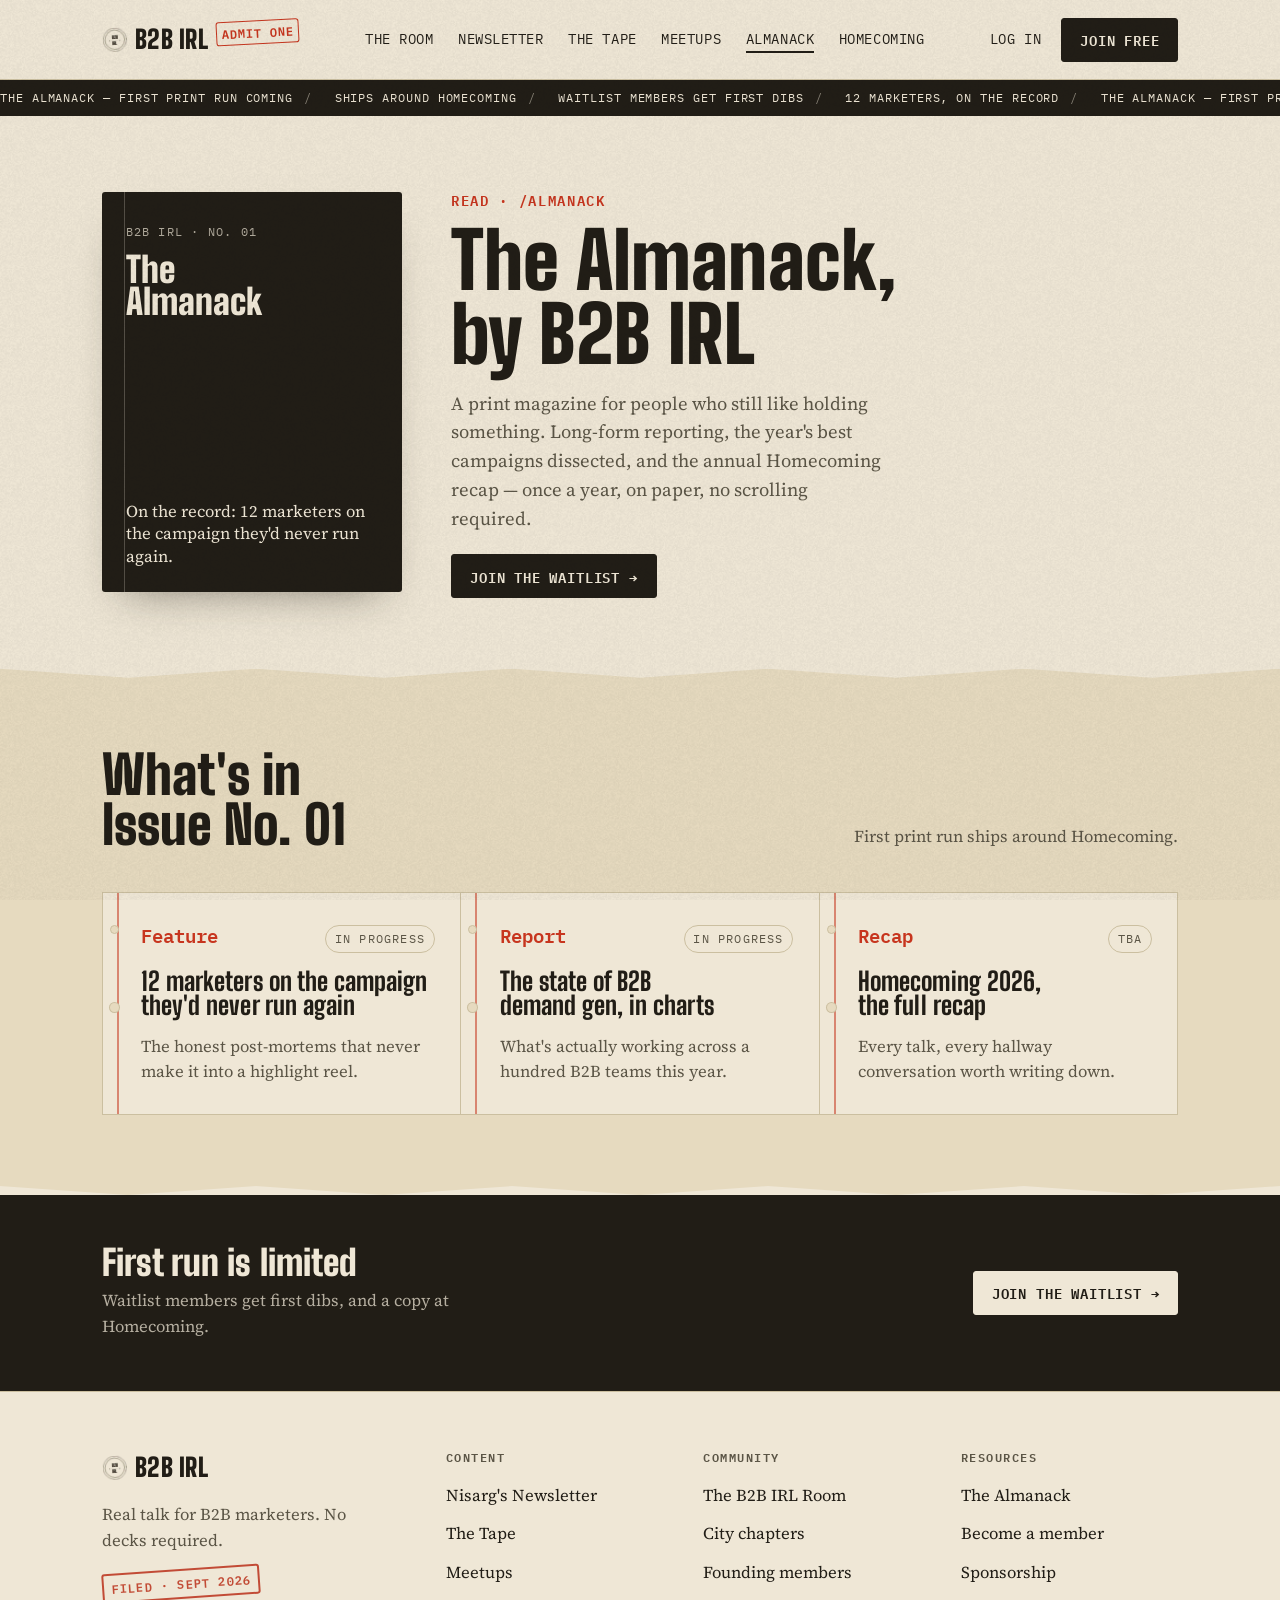
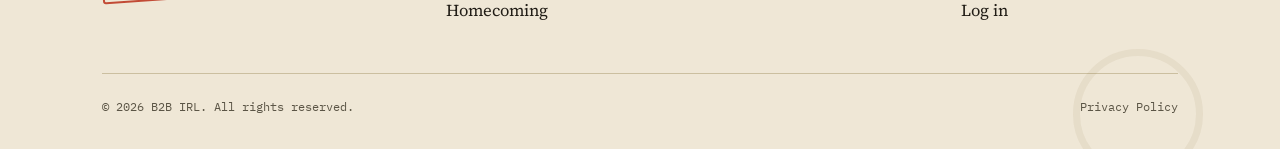
==== almanack.html @ 125f12ea "Add files via upload" ====
<!DOCTYPE html>
<html lang="en">
<head>
<meta charset="UTF-8">
<meta name="viewport" content="width=device-width, initial-scale=1.0">
<title>The Almanack, by B2B IRL — Print Magazine</title>
<meta name="description" content="The Almanack: B2B IRL's print magazine. Long-form reporting and the year's best campaigns, once a year, on paper.">
<link rel="stylesheet" href="styles.css">
<script>document.documentElement.classList.add('js');</script>
</head>
<body>
<svg width="0" height="0" style="position:absolute">
  <defs>
    <filter id="ink-distress" x="-30%" y="-30%" width="160%" height="160%">
      <feTurbulence type="fractalNoise" baseFrequency="0.9" numOctaves="2" seed="7" result="noise"/>
      <feDisplacementMap in="SourceGraphic" in2="noise" scale="2.2"/>
    </filter>
  </defs>
  <symbol id="b2b-mark" viewBox="0 0 200 200">
    <g transform="rotate(-3 100 100)" filter="url(#ink-distress)">
      <circle cx="100" cy="100" r="90" fill="none" stroke="currentColor" stroke-width="3" stroke-dasharray="1 9" stroke-linecap="round"/>
      <circle cx="100" cy="100" r="76" fill="none" stroke="currentColor" stroke-width="2.5"/>
      <text x="100" y="90" text-anchor="middle" font-family="'Big Shoulders Display', 'Arial Narrow', sans-serif" font-weight="900" font-size="36" letter-spacing="1" fill="currentColor">B2B</text>
      <line x1="60" y1="108" x2="140" y2="108" stroke="currentColor" stroke-width="1.5" stroke-dasharray="4 5"/>
      <circle cx="60" cy="108" r="3" fill="currentColor"/>
      <circle cx="140" cy="108" r="3" fill="currentColor"/>
      <text x="100" y="140" text-anchor="middle" font-family="'Big Shoulders Display', 'Arial Narrow', sans-serif" font-weight="900" font-size="36" letter-spacing="2" fill="currentColor">IRL</text>
    </g>
  </symbol>
  <symbol id="icon-memo" viewBox="0 0 40 40">
    <g fill="none" stroke="currentColor" stroke-width="2.2" stroke-linecap="round" stroke-linejoin="round" filter="url(#ink-distress)">
      <path d="M5,11 L4.5,29.5 L36,30 L36.5,10.5 Z"/>
      <path d="M5,11.5 C10,16 17,22.5 20,22.5 C23,22.5 30,16 36,10.5"/>
    </g>
  </symbol>
  <symbol id="icon-room" viewBox="0 0 40 40">
    <g fill="none" stroke="currentColor" stroke-width="2.2" stroke-linecap="round" stroke-linejoin="round" filter="url(#ink-distress)">
      <path d="M6,9 Q5.5,4.5 10,4.5 L30.5,4 Q34.5,4.5 34.5,9 L34,20 Q34.5,24 30,24 L14.5,24.5 L8.5,31 L9.5,24.5 L10,24.5 Q6,24.5 6,20 Z"/>
    </g>
  </symbol>
  <symbol id="icon-tape" viewBox="0 0 40 40">
    <g fill="none" stroke="currentColor" stroke-width="2.2" stroke-linecap="round" stroke-linejoin="round" filter="url(#ink-distress)">
      <rect x="4.5" y="9" width="31" height="21" rx="2.5"/>
      <circle cx="13.5" cy="19.5" r="5"/>
      <circle cx="26.5" cy="19.5" r="5"/>
      <circle cx="13.5" cy="19.5" r="1.4" fill="currentColor"/>
      <circle cx="26.5" cy="19.5" r="1.4" fill="currentColor"/>
      <path d="M10.5,26.5 L29.5,27"/>
    </g>
  </symbol>
  <symbol id="icon-meetup" viewBox="0 0 40 40">
    <g fill="none" stroke="currentColor" stroke-width="2.2" stroke-linecap="round" stroke-linejoin="round" filter="url(#ink-distress)">
      <path d="M20,5 C13,5 7,10.5 7,17.5 C7,27 20,36 20,36 C20,36 33,27 33,17.5 C33,10.5 27,5 20,5 Z"/>
      <circle cx="20" cy="17" r="5.5"/>
    </g>
  </symbol>
  <symbol id="icon-ticket" viewBox="0 0 40 40">
    <g fill="none" stroke="currentColor" stroke-width="2.2" stroke-linecap="round" stroke-linejoin="round" filter="url(#ink-distress)">
      <path d="M5,14 C5,11.5 7,11.5 7,9 C7,6.5 5,6.5 5,4 L35,4 C35,6.5 33,6.5 33,9 C33,11.5 35,11.5 35,14 L35,26 C35,28.5 33,28.5 33,31 C33,33.5 35,33.5 35,36 L5,36 C5,33.5 7,33.5 7,31 C7,28.5 5,28.5 5,26 Z"/>
      <path d="M20,4 L20,36" stroke-dasharray="3 4"/>
    </g>
  </symbol>
  <symbol id="icon-book" viewBox="0 0 40 40">
    <g fill="none" stroke="currentColor" stroke-width="2.2" stroke-linecap="round" stroke-linejoin="round" filter="url(#ink-distress)">
      <path d="M20,9 C17,6.5 10,5.5 5,6.5 L5,30 C10,29 17,30 20,32.5 C23,30 30,29 35,30 L35,6.5 C30,5.5 23,6.5 20,9 Z"/>
      <path d="M20,9 L20,32.5"/>
    </g>
  </symbol>
  <symbol id="icon-clip" viewBox="0 0 30 60">
    <path fill="none" stroke="currentColor" stroke-width="2.6" stroke-linecap="round" d="M10,10 C10,4.5 20,4.5 20,10 L20,44 C20,49 12.5,49 12.5,44 L12.5,17.5 C12.5,14.5 16.5,14.5 16.5,17.5 L16.5,38" filter="url(#ink-distress)"/>
  </symbol>
</svg>

<div class="grain" aria-hidden="true"></div>

<header>
  <nav class="wrap nav">
    <a href="index.html" class="wordmark"><svg class="mark" viewBox="0 0 200 200" role="img" aria-label="B2B IRL"><use href="#b2b-mark"/></svg> B2B IRL <span>ADMIT ONE</span></a>
    <ul class="nav-links">
      <li><a href="community.html">The Room</a></li>
      <li><a href="newsletter.html">Newsletter</a></li>
      <li><a href="podcast.html">The Tape</a></li>
      <li><a href="meetups.html">Meetups</a></li>
      <li><a href="almanack.html" aria-current="page">Almanack</a></li>
      <li><a href="homecoming.html">Homecoming</a></li>
    </ul>
    <div class="nav-actions">
      <a class="login" href="community.html">Log in</a>
      <a class="btn" href="newsletter.html">Join free</a>
    </div>
    <button class="nav-toggle" aria-label="Toggle menu" aria-expanded="false" id="navToggle">Menu</button>
  </nav>
</header>

<div class="ticker" aria-hidden="true">
  <div class="ticker-track" id="tickerTrack"></div>
</div>

<main>
  <section>
    <div class="wrap">
      <div class="magazine">
        <div class="mag-cover reveal">
          <div>
            <span class="issue-line">B2B IRL &middot; No. 01</span>
            <div class="mast">The<br>Almanack</div>
          </div>
          <p class="coverline">On the record: 12 marketers on the campaign they'd never run again.</p>
        </div>
        <div class="magazine-copy reveal" style="--i:1">
          <span class="eyebrow">Read &middot; /almanack</span>
          <h1 style="margin-top:0.6rem; font-size:var(--fs-700);">The Almanack, by B2B IRL</h1>
          <p>A print magazine for people who still like holding something. Long-form reporting, the year's best campaigns dissected, and the annual Homecoming recap &mdash; once a year, on paper, no scrolling required.</p>
          <div style="margin-top:1.3rem;"><a class="btn" href="mailto:hello@b2birl.com">Join the waitlist &rarr;</a></div>
        </div>
      </div>
    </div>
  </section>

  <section class="alt">
    <div class="wrap">
      <div class="section-head reveal">
        <h2>What's in Issue No. 01</h2>
        <p>First print run ships around Homecoming.</p>
      </div>
      <div class="issues">
        <article class="issue reveal" style="--i:0">
          <div class="issue-head"><span class="issue-no">Feature</span><span class="draft-tag">In progress</span></div>
          <h3>12 marketers on the campaign they'd never run again</h3>
          <p>The honest post-mortems that never make it into a highlight reel.</p>
        </article>
        <article class="issue reveal" style="--i:1">
          <div class="issue-head"><span class="issue-no">Report</span><span class="draft-tag">In progress</span></div>
          <h3>The state of B2B demand gen, in charts</h3>
          <p>What's actually working across a hundred B2B teams this year.</p>
        </article>
        <article class="issue reveal" style="--i:2">
          <div class="issue-head"><span class="issue-no">Recap</span><span class="draft-tag">TBA</span></div>
          <h3>Homecoming 2026, the full recap</h3>
          <p>Every talk, every hallway conversation worth writing down.</p>
        </article>
      </div>
    </div>
  </section>

  <div class="cta-band">
    <div class="wrap">
      <div>
        <h2>First run is limited</h2>
        <p>Waitlist members get first dibs, and a copy at Homecoming.</p>
      </div>
      <a class="btn" href="mailto:hello@b2birl.com">Join the waitlist &rarr;</a>
    </div>
  </div>

</main>

<footer style="position:relative; overflow:hidden;">
  <span class="stain" style="width:130px; height:130px; bottom:-30px; right:6%;" aria-hidden="true"></span>
  <div class="wrap">
    <div class="footer-grid">
      <div class="footer-brand">
        <a href="index.html" class="wordmark"><svg class="mark" viewBox="0 0 200 200" role="img" aria-label="B2B IRL"><use href="#b2b-mark"/></svg> B2B IRL</a>
        <p>Real talk for B2B marketers. No decks required.</p>
        <span class="due-stamp" style="margin-top:1rem;">Filed &middot; Sept 2026</span>
      </div>
      <div class="footer-col">
        <h4>Content</h4>
        <ul>
          <li><a href="newsletter.html">Nisarg's Newsletter</a></li>
          <li><a href="podcast.html">The Tape</a></li>
          <li><a href="meetups.html">Meetups</a></li>
          <li><a href="homecoming.html">Homecoming</a></li>
        </ul>
      </div>
      <div class="footer-col">
        <h4>Community</h4>
        <ul>
          <li><a href="community.html">The B2B IRL Room</a></li>
          <li><a href="meetups.html">City chapters</a></li>
          <li><a href="index.html#join">Founding members</a></li>
        </ul>
      </div>
      <div class="footer-col">
        <h4>Resources</h4>
        <ul>
          <li><a href="almanack.html">The Almanack</a></li>
          <li><a href="index.html#join">Become a member</a></li>
          <li><a href="index.html#join">Sponsorship</a></li>
          <li><a href="community.html">Log in</a></li>
        </ul>
      </div>
    </div>
    <div class="footer-bottom">
      <span>&copy; 2026 B2B IRL. All rights reserved.</span>
      <a href="privacy.html">Privacy Policy</a>
    </div>
  </div>
</footer>

<script>window.TICKER_ITEMS = ["The Almanack \u2014 first print run coming", "Ships around Homecoming", "Waitlist members get first dibs", "12 marketers, on the record"];</script>
<script src="site.js"></script>
</body>
</html>
---- styles.css ----
@import url('https://fonts.googleapis.com/css2?family=Big+Shoulders+Display:wght@600;800;900&family=Source+Serif+4:opsz,wght@8..60,400;8..60,500;8..60,600&family=IBM+Plex+Mono:wght@500;600&family=Caveat:wght@500;600;700&display=swap');

:root{
  --paper: #EFE7D6;
  --paper-2: #E6DABF;
  --ink: #211D16;
  --ink-soft: #5B5546;
  --line: #CBBFA0;
  --highlight: #F2BF1D;
  --accent: #C7351E;
  --accent-ink: #FBF3DF;
  --pen: #2A4D8F;

  --font-display: 'Big Shoulders Display', 'Arial Narrow', sans-serif;
  --font-body: 'Source Serif 4', Georgia, 'Times New Roman', serif;
  --font-mono: 'IBM Plex Mono', ui-monospace, 'SF Mono', Menlo, monospace;
  --font-hand: 'Caveat', cursive;

  --fs-000: clamp(0.7rem, 0.68rem + 0.1vw, 0.76rem);
  --fs-100: clamp(0.8rem, 0.78rem + 0.1vw, 0.88rem);
  --fs-200: clamp(0.95rem, 0.92rem + 0.15vw, 1.05rem);
  --fs-300: clamp(1.05rem, 1rem + 0.2vw, 1.2rem);
  --fs-400: clamp(1.3rem, 1.2rem + 0.5vw, 1.6rem);
  --fs-500: clamp(1.7rem, 1.5rem + 0.9vw, 2.3rem);
  --fs-600: clamp(2.3rem, 1.9rem + 1.8vw, 3.4rem);
  --fs-700: clamp(3rem, 2.3rem + 3.2vw, 5rem);

  --measure: 62ch;
  --container: 1160px;
  color-scheme: light;
}

@media (prefers-color-scheme: dark){
  :root:not([data-theme="light"]){
    --paper: #17140D; --paper-2: #211C12; --ink: #EFE3C6; --ink-soft: #B3A688;
    --line: #3B3423; --highlight: #F2BF1D; --accent: #FF6B45; --accent-ink: #1B1208; --pen: #7FA8E8;
    color-scheme: dark;
  }
}
:root[data-theme="dark"]{
  --paper: #17140D; --paper-2: #211C12; --ink: #EFE3C6; --ink-soft: #B3A688;
  --line: #3B3423; --highlight: #F2BF1D; --accent: #FF6B45; --accent-ink: #1B1208; --pen: #7FA8E8;
  color-scheme: dark;
}

*{ box-sizing: border-box; }
html{ scroll-behavior: smooth; }
@media (prefers-reduced-motion: reduce){
  html{ scroll-behavior: auto; }
  *{ animation-duration: 0.001ms !important; animation-iteration-count: 1 !important; transition-duration: 0.001ms !important; }
}

.grain{ position: fixed; inset: 0; z-index: 999; pointer-events: none; background-repeat: repeat; background-size: 140px 140px; opacity: 0.05; mix-blend-mode: multiply; }
:root[data-theme="dark"] .grain{ mix-blend-mode: overlay; opacity: 0.09; }
@media (prefers-color-scheme: dark){ :root:not([data-theme="light"]) .grain{ mix-blend-mode: overlay; opacity: 0.09; } }

.doodle{ position: absolute; pointer-events: none; color: var(--pen); overflow: visible; }
.doodle path{ fill: none; stroke: currentColor; stroke-width: 2.5; stroke-linecap: round; stroke-linejoin: round; }
.doodle .ink{ stroke-dasharray: 340; stroke-dashoffset: 340; animation: draw-in 0.9s 1.1s ease-out forwards; }
.doodle-label{ font-family: var(--font-hand); font-weight: 600; color: var(--pen); font-size: 1.35rem; line-height: 1; white-space: nowrap; }
@keyframes draw-in{ to{ stroke-dashoffset: 0; } }

@keyframes settle-up{ from{ opacity: 0; transform: translateY(14px); } to{ opacity: 1; transform: translateY(0); } }
@keyframes stamp-press{
  0%{ opacity: 0; transform: rotate(-7deg) scale(0.9); }
  65%{ opacity: 1; transform: rotate(-0.5deg) scale(1.02); }
  100%{ opacity: 1; transform: rotate(-1.1deg) scale(1); }
}
.rise{ animation: settle-up 0.6s ease-out both; }
.rise-2{ animation: settle-up 0.6s 0.1s ease-out both; }
.rise-3{ animation: settle-up 0.6s 0.2s ease-out both; }

html.js .reveal{ opacity: 0; transform: translateY(18px); transition: opacity 0.6s ease, transform 0.6s ease; }
html.js .reveal.in-view{ opacity: 1; transform: translateY(0); transition-delay: calc(var(--i, 0) * 80ms); }

body{ margin: 0; background: var(--paper); color: var(--ink); font-family: var(--font-body); font-size: var(--fs-300); line-height: 1.55; -webkit-font-smoothing: antialiased; }
h1,h2,h3{ font-family: var(--font-display); font-weight: 900; line-height: 0.95; letter-spacing: 0.002em; text-wrap: balance; margin: 0; }
p{ margin: 0; }
a{ color: inherit; }
::selection{ background: var(--highlight); color: var(--ink); }

.eyebrow{ font-family: var(--font-mono); font-size: var(--fs-100); font-weight: 600; letter-spacing: 0.12em; text-transform: uppercase; color: var(--accent); }

.wrap{ max-width: var(--container); margin: 0 auto; padding-inline: clamp(1.25rem, 1rem + 2vw, 3rem); }
.hairline{ border: none; border-top: 1px solid var(--line); margin: 0; }

header{ position: sticky; top: 0; z-index: 20; background: var(--paper); border-bottom: 1px solid var(--line); }
.nav{ display: flex; align-items: center; justify-content: space-between; gap: 1rem; padding-block: 1.1rem; transition: padding 0.25s ease; }
header.scrolled{ box-shadow: 0 8px 18px -14px rgba(33,29,22,0.4); }
header.scrolled .nav{ padding-block: 0.7rem; }

.ticker{ background: var(--ink); color: var(--paper); overflow: hidden; white-space: nowrap; position: relative; z-index: 19; }
.ticker-track{ display: inline-flex; width: max-content; gap: 1.4rem; padding-block: 0.55rem; animation: ticker-scroll 32s linear infinite; will-change: transform; }
.ticker-item{ font-family: var(--font-mono); font-size: 0.72rem; letter-spacing: 0.08em; text-transform: uppercase; flex-shrink: 0; }
.ticker-item .dim{ color: var(--paper); opacity: 0.5; margin-left: 0.7rem; }
@keyframes ticker-scroll{ from{ transform: translateX(0); } to{ transform: translateX(-50%); } }
@media (prefers-reduced-motion: reduce){ .ticker-track{ animation: none; } }

.wordmark{ font-family: var(--font-display); font-weight: 900; font-size: var(--fs-400); letter-spacing: 0.01em; text-decoration: none; display: flex; align-items: center; gap: 0.5rem; }
.wordmark .mark{ width: 1em; height: 1em; flex-shrink: 0; }
.wordmark span{ font-family: var(--font-mono); font-size: var(--fs-000); font-weight: 600; letter-spacing: 0.08em; color: var(--accent); border: 1px solid var(--accent); padding: 0.15em 0.4em; border-radius: 3px; transform: translateY(-0.55em) rotate(-3deg); }
.nav-links{ display: flex; gap: clamp(0.9rem, 0.5rem + 1.3vw, 1.9rem); list-style: none; margin: 0; padding: 0; font-family: var(--font-mono); font-size: var(--fs-100); letter-spacing: 0.04em; text-transform: uppercase; }
.nav-links a{ text-decoration: none; padding-bottom: 0.2rem; border-bottom: 2px solid transparent; }
.nav-links a:hover, .nav-links a:focus-visible{ border-bottom-color: var(--accent); }
.nav-links a[aria-current="page"]{ border-bottom-color: var(--ink); }
.nav-actions{ display: flex; align-items: center; gap: 1.25rem; font-family: var(--font-mono); font-size: var(--fs-100); text-transform: uppercase; letter-spacing: 0.04em; }
.nav-actions .login{ text-decoration: none; white-space: nowrap; }
.btn{ font-family: var(--font-mono); font-weight: 600; font-size: var(--fs-100); letter-spacing: 0.06em; text-transform: uppercase; text-decoration: none; display: inline-flex; align-items: center; gap: 0.5em; padding: 0.75em 1.3em; border-radius: 3px; border: 1px solid var(--ink); background: var(--ink); color: var(--paper); cursor: pointer; white-space: nowrap; }
.btn:hover, .btn:focus-visible{ background: var(--accent); border-color: var(--accent); color: var(--accent-ink); }
.btn.ghost{ background: transparent; color: var(--ink); }
.btn.ghost:hover, .btn.ghost:focus-visible{ background: var(--ink); color: var(--paper); border-color: var(--ink); }
.btn:focus-visible, a:focus-visible, input:focus-visible{ outline: 2px solid var(--accent); outline-offset: 2px; }

.nav-toggle{ display: none; background: none; border: 1px solid var(--ink); border-radius: 3px; padding: 0.4rem 0.6rem; font-family: var(--font-mono); font-size: var(--fs-100); cursor: pointer; color: var(--ink); }

.hero{ padding-block: clamp(2.5rem, 1.5rem + 5vw, 5rem) clamp(2.4rem, 1.6rem + 4vw, 4rem); }
.hero-top{ display: flex; align-items: center; gap: 0.6em; margin-bottom: 1.1rem; }
.hero-top .eyebrow{ color: var(--ink-soft); }
.hero-top .eyebrow strong{ color: var(--accent); font-weight: 600; }
.hero h1{ font-size: var(--fs-700); max-width: 16ch; }
.hero h1 mark{ background: var(--highlight); color: var(--ink); -webkit-box-decoration-break: clone; box-decoration-break: clone; padding: 0 0.12em; }
:root[data-theme="dark"] .hero h1 mark{ color: #1B1208; }
@media (prefers-color-scheme: dark){ :root:not([data-theme="light"]) .hero h1 mark{ color: #1B1208; } }
.hero-sub{ font-size: var(--fs-400); color: var(--ink-soft); max-width: 42ch; margin-top: 1.3rem; }
.hero-grid{ display: grid; grid-template-columns: minmax(0,1fr) minmax(320px, 420px); gap: clamp(2rem, 1.5rem + 2vw, 4rem); margin-top: clamp(2.2rem, 1.6rem + 3vw, 3.5rem); align-items: start; }
.watermark{ position: absolute; width: 620px; height: 620px; top: -140px; right: -160px; color: var(--ink); opacity: 0.045; pointer-events: none; z-index: 0; overflow: hidden; }
.hero-grid, .hero-top{ position: relative; z-index: 1; }

/* generic page header, used on every subpage instead of the homepage hero */
.page-hero{ padding-block: clamp(2.4rem, 1.8rem + 3vw, 4rem) clamp(1.6rem, 1.2rem + 2vw, 2.4rem); position: relative; overflow: hidden; }
.page-hero .eyebrow{ display: block; margin-bottom: 0.9rem; }
.page-hero h1{ font-size: var(--fs-700); max-width: 20ch; position: relative; z-index: 1; }
.page-hero p{ color: var(--ink-soft); font-size: var(--fs-400); max-width: 48ch; margin-top: 1.1rem; position: relative; z-index: 1; }

.evidence-row{ display: flex; gap: 1rem; margin-top: clamp(1.8rem, 1.4rem + 1.5vw, 2.6rem); flex-wrap: wrap; position: relative; z-index: 1; }
.evidence-card{ background: var(--paper); border: 1px solid var(--line); padding: 0.75rem 0.95rem 0.7rem; box-shadow: 0 8px 16px -12px rgba(33,29,22,0.35); position: relative; flex: 1 1 160px; min-width: 150px; }
.evidence-card .pin{ top: -7px; left: 50%; margin-left: -7px; }
.evidence-eyebrow{ display: block; font-family: var(--font-mono); font-size: 0.62rem; letter-spacing: 0.1em; text-transform: uppercase; color: var(--accent); margin-bottom: 0.35rem; }
.evidence-text{ font-family: var(--font-mono); font-size: 0.78rem; line-height: 1.4; color: var(--ink-soft); }
.fig-caption{ display: block; margin-top: 0.9rem; font-family: var(--font-hand); font-size: 1.15rem; color: var(--ink-soft); position: relative; z-index: 1; }

.ticket-wrap{ position: relative; perspective: 900px; }
.ticket{
  display: flex; background: var(--paper-2); border: 1px solid var(--line); border-radius: 6px; position: relative;
  --tilt-x: 0deg; --tilt-y: 0deg;
  transform: rotate(-1.1deg) rotateX(var(--tilt-x)) rotateY(var(--tilt-y));
  transform-style: preserve-3d; box-shadow: 0 18px 34px -22px rgba(33,29,22,0.35);
  animation: stamp-press 0.7s 0.15s cubic-bezier(0.2,0.8,0.3,1) both; transition: transform 0.15s ease-out;
}
.tape{ position: absolute; top: -14px; left: 28px; width: 68px; height: 26px; background: repeating-linear-gradient(45deg, rgba(239,231,214,0.55) 0 4px, rgba(239,231,214,0.3) 4px 8px), var(--paper-2); border: 1px solid rgba(0,0,0,0.06); opacity: 0.85; transform: rotate(-6deg); box-shadow: 0 2px 6px rgba(33,29,22,0.15); }
:root[data-theme="dark"] .tape{ background: repeating-linear-gradient(45deg, rgba(23,20,13,0.5) 0 4px, rgba(23,20,13,0.25) 4px 8px), var(--paper-2); }
@media (prefers-color-scheme: dark){ :root:not([data-theme="light"]) .tape{ background: repeating-linear-gradient(45deg, rgba(23,20,13,0.5) 0 4px, rgba(23,20,13,0.25) 4px 8px), var(--paper-2); } }
:root[data-theme="dark"] .ticket{ box-shadow: 0 18px 34px -22px rgba(0,0,0,0.6); }
@media (prefers-color-scheme: dark){ :root:not([data-theme="light"]) .ticket{ box-shadow: 0 18px 34px -22px rgba(0,0,0,0.6); } }
.ticket::before, .ticket::after{ content: ""; position: absolute; width: 22px; height: 22px; background: var(--paper); border-radius: 50%; left: 84px; margin-left: -11px; }
.ticket::before{ top: -11px; }
.ticket::after{ bottom: -11px; }
.ticket-stub{ width: 84px; flex-shrink: 0; display: flex; align-items: center; justify-content: center; border-right: 2px dashed var(--line); padding-block: 1.5rem; }
.ticket-stub span{ font-family: var(--font-mono); font-size: var(--fs-100); font-weight: 600; letter-spacing: 0.2em; text-transform: uppercase; color: var(--ink-soft); writing-mode: vertical-rl; transform: rotate(180deg); white-space: nowrap; }
.ticket-main{ padding: 1.6rem 1.6rem 1.5rem; flex: 1; min-width: 0; }
.ticket-main h2{ font-size: var(--fs-300); font-family: var(--font-mono); font-weight: 600; text-transform: uppercase; letter-spacing: 0.04em; margin-bottom: 0.9rem; }
.ticket-form{ display: flex; flex-direction: column; gap: 0.6rem; }
.ticket-form .row{ display: flex; gap: 0.5rem; }
.ticket-form input[type="email"]{ flex: 1; min-width: 0; font-family: var(--font-body); font-size: var(--fs-200); padding: 0.7em 0.8em; border: 1px solid var(--line); border-radius: 3px; background: var(--paper); color: var(--ink); }
.ticket-form input[type="email"]::placeholder{ color: var(--ink-soft); }
.ticket-note{ font-family: var(--font-mono); font-size: var(--fs-000); color: var(--ink-soft); letter-spacing: 0.02em; }
.ticket-note.confirm{ color: var(--accent); display: none; }
.ticket-note.confirm.show{ display: block; }
.ticket-form.sent .row{ display: none; }
.ticket-form.sent .ticket-note:not(.confirm){ display: none; }

.promo-strip{ background: var(--ink); color: var(--paper); }
.promo-strip .wrap{ display: flex; align-items: center; justify-content: space-between; gap: 1rem; padding-block: 0.85rem; flex-wrap: wrap; }
.promo-strip .label{ font-family: var(--font-mono); font-size: var(--fs-100); letter-spacing: 0.04em; }
.promo-strip .label strong{ color: var(--highlight); font-weight: 600; }
.promo-strip .btn{ background: var(--paper); color: var(--ink); border-color: var(--paper); }
.promo-strip .btn:hover{ background: var(--accent); border-color: var(--accent); color: var(--accent-ink); }

section{ padding-block: clamp(2.8rem, 2rem + 3vw, 4.5rem); position: relative; }
section.alt{
  background: var(--paper-2); padding-block: clamp(3.4rem, 2.6rem + 3vw, 5.1rem);
  clip-path: polygon(0 0, 10% 9px, 20% 0, 30% 9px, 40% 0, 50% 9px, 60% 0, 70% 9px, 80% 0, 90% 9px, 100% 0, 100% calc(100% - 9px), 90% 100%, 80% calc(100% - 9px), 70% 100%, 60% calc(100% - 9px), 50% 100%, 40% calc(100% - 9px), 30% 100%, 20% calc(100% - 9px), 10% 100%, 0 calc(100% - 9px));
  filter: drop-shadow(0 10px 14px rgba(33,29,22,0.1));
}
:root[data-theme="dark"] section.alt{ filter: drop-shadow(0 10px 14px rgba(0,0,0,0.35)); }
@media (prefers-color-scheme: dark){ :root:not([data-theme="light"]) section.alt{ filter: drop-shadow(0 10px 14px rgba(0,0,0,0.35)); } }

.pin{ position: absolute; width: 15px; height: 15px; border-radius: 50%; background: radial-gradient(circle at 35% 30%, #E8574A, #A32B1F 75%); box-shadow: 0 3px 4px rgba(0,0,0,0.35), inset 0 -1px 2px rgba(0,0,0,0.35); z-index: 2; }
.clip-icon{ position: absolute; width: 22px; height: 44px; color: var(--ink-soft); z-index: 2; }
.stain{ position: absolute; border-radius: 50%; border: 7px solid rgba(120,88,40,0.07); pointer-events: none; }
:root[data-theme="dark"] .stain{ border-color: rgba(240,200,120,0.06); }
@media (prefers-color-scheme: dark){ :root:not([data-theme="light"]) .stain{ border-color: rgba(240,200,120,0.06); } }

.due-stamp{ display: inline-block; font-family: var(--font-mono); font-size: var(--fs-000); font-weight: 600; letter-spacing: 0.1em; text-transform: uppercase; color: var(--accent); border: 2px solid var(--accent); border-radius: 3px; padding: 0.3em 0.6em; transform: rotate(-4deg); opacity: 0.85; mix-blend-mode: multiply; }
:root[data-theme="dark"] .due-stamp{ mix-blend-mode: normal; }
@media (prefers-color-scheme: dark){ :root:not([data-theme="light"]) .due-stamp{ mix-blend-mode: normal; } }

.section-head{ display: flex; justify-content: space-between; align-items: flex-end; gap: 1.5rem; margin-bottom: clamp(1.8rem, 1.4rem + 1.5vw, 2.6rem); flex-wrap: wrap; }
.section-head h2{ font-size: var(--fs-600); max-width: 16ch; }
.section-head p{ color: var(--ink-soft); max-width: 36ch; font-size: var(--fs-200); }
.section-path{ font-family: var(--font-mono); font-size: var(--fs-000); color: var(--ink-soft); letter-spacing: 0.06em; display: block; margin-bottom: 0.6rem; }

.pillars{ display: grid; grid-template-columns: repeat(4, 1fr); gap: 0; border-top: 1px solid var(--ink); }
.pillar{ padding: 1.7rem 1.5rem 0.5rem; border-right: 1px solid var(--line); position: relative; transition: transform 0.25s ease; }
.pillar:hover{ transform: translateY(-4px); }
.pillar:last-child{ border-right: none; }
.pillar-icon{ width: 36px; height: 36px; color: var(--ink); display: block; margin-bottom: 0.9rem; }
.pillar-tag{ font-family: var(--font-mono); font-size: var(--fs-000); letter-spacing: 0.14em; text-transform: uppercase; color: var(--accent); display: block; margin-bottom: 0.7rem; }
.pillar h3{ font-size: var(--fs-500); margin-bottom: 0.6rem; }
.pillar p{ color: var(--ink-soft); font-size: var(--fs-200); }
.pillar .byline{ display: block; margin-top: 0.6rem; font-family: var(--font-mono); font-size: var(--fs-000); color: var(--ink-soft); letter-spacing: 0.04em; text-decoration: none; }
.pillar .byline:hover{ color: var(--accent); }

.topics{ display: flex; flex-wrap: wrap; gap: 0.6rem; }
.topic{ font-family: var(--font-mono); font-size: var(--fs-100); letter-spacing: 0.03em; text-transform: uppercase; padding: 0.55em 1em; border: 1px solid var(--ink); border-radius: 999px; color: var(--ink); display: inline-block; transition: transform 0.2s ease, background 0.2s ease, border-color 0.2s ease; }
.topic:hover{ transform: rotate(-2deg) scale(1.05); background: var(--highlight); border-color: var(--highlight); color: #1B1208; }
.topic-wrap{ position: relative; display: inline-flex; }

.issues{ display: grid; grid-template-columns: repeat(3, 1fr); gap: 1px; background: var(--line); border: 1px solid var(--line); }
.issue{ background: var(--paper); padding: 1.8rem 1.6rem 1.8rem 2.4rem; display: flex; flex-direction: column; gap: 1rem; position: relative; transition: transform 0.25s ease, box-shadow 0.25s ease; }
.issue::before{ content: ""; position: absolute; left: 14px; top: 0; bottom: 0; width: 2px; background: var(--accent); opacity: 0.55; }
.issue::after{ content: ""; position: absolute; left: 7px; top: 32px; width: 7px; height: 7px; border-radius: 50%; border: 1px solid var(--line); background: var(--paper-2); box-shadow: 0 78px 0 var(--paper-2), 0 78px 0 1px var(--line); }
.issue:hover{ transform: translateY(-4px); box-shadow: 0 14px 22px -16px rgba(33,29,22,0.4); z-index: 3; }
.issue-head{ display: flex; justify-content: space-between; align-items: baseline; }
.issue-no{ font-family: var(--font-mono); font-size: var(--fs-300); color: var(--accent); font-weight: 600; }
.draft-tag{ font-family: var(--font-mono); font-size: var(--fs-000); letter-spacing: 0.1em; text-transform: uppercase; color: var(--ink-soft); border: 1px solid var(--line); border-radius: 999px; padding: 0.3em 0.7em; }
.issue h3{ font-size: var(--fs-400); font-weight: 800; }
.issue p{ color: var(--ink-soft); font-size: var(--fs-200); }
.episode-meta{ font-family: var(--font-mono); font-size: var(--fs-000); color: var(--ink-soft); text-transform: uppercase; letter-spacing: 0.05em; display: block; }
.episode-meta .sep{ margin: 0 0.5em; opacity: 0.6; }

.chapters{ display: grid; grid-template-columns: repeat(3, 1fr); gap: 1px; background: var(--line); border: 1px solid var(--line); }
.chapter{ background: var(--paper); padding: 1.8rem 1.6rem; display: flex; flex-direction: column; gap: 0.8rem; transition: transform 0.25s ease; }
.chapter:hover{ transform: translateY(-4px); }
.chapter .status{ font-family: var(--font-mono); font-size: var(--fs-000); letter-spacing: 0.1em; text-transform: uppercase; padding: 0.28em 0.7em; border-radius: 999px; display: inline-block; width: max-content; }
.chapter .status.active{ background: var(--highlight); color: #1B1208; }
.chapter .status.planned{ border: 1px solid var(--line); color: var(--ink-soft); }
.chapter h3{ font-size: var(--fs-500); }
.chapter p{ color: var(--ink-soft); font-size: var(--fs-200); }
.chapter a{ font-family: var(--font-mono); font-size: var(--fs-100); text-transform: uppercase; letter-spacing: 0.05em; text-decoration: none; border-bottom: 2px solid var(--accent); padding-bottom: 0.15rem; width: max-content; }

.flagship{ display: grid; grid-template-columns: 1.1fr 0.9fr; gap: clamp(2rem, 1.5rem + 2vw, 4rem); align-items: center; }
.flagship-copy p{ color: var(--ink-soft); font-size: var(--fs-300); max-width: 48ch; margin-top: 1.1rem; }
.flagship-facts{ display: flex; gap: 1.6rem; margin-top: 1.6rem; flex-wrap: wrap; }
.flagship-fact .k{ font-family: var(--font-mono); font-size: var(--fs-000); letter-spacing: 0.1em; text-transform: uppercase; color: var(--accent); display: block; margin-bottom: 0.3rem; }
.flagship-fact .v{ font-family: var(--font-display); font-weight: 800; font-size: var(--fs-400); }
.flagship-badge{ background: var(--paper-2); border: 1px solid var(--line); border-radius: 8px; padding: clamp(1.8rem,1.4rem+1.5vw,2.6rem) clamp(1.6rem,1.2rem+1.5vw,2.4rem); text-align: center; transform: rotate(-1.3deg); position: relative; box-shadow: 0 18px 34px -22px rgba(33,29,22,0.35); }
.flagship-badge::before, .flagship-badge::after{ content: ""; position: absolute; width: 16px; height: 16px; background: var(--paper); border-radius: 50%; left: 50%; margin-left: -8px; }
.flagship-badge::before{ top: -8px; }
.flagship-badge::after{ bottom: -8px; }
.flagship-badge .eyebrow{ display: block; margin-bottom: 1rem; }
.flagship-badge h3{ font-size: clamp(2.6rem, 2rem + 3vw, 4rem); line-height: 0.88; }
.flagship-badge .when{ font-family: var(--font-mono); font-size: var(--fs-300); margin-top: 1.2rem; color: var(--ink-soft); letter-spacing: 0.04em; }
.flagship-badge .btn{ margin-top: 1.4rem; }

.magazine{ display: grid; grid-template-columns: 300px 1fr; gap: clamp(2rem, 1.5rem + 2vw, 4rem); align-items: center; }
.mag-cover{ aspect-ratio: 3 / 4; background: var(--ink); color: var(--paper); border-radius: 3px; padding: 1.5rem; display: flex; flex-direction: column; justify-content: space-between; box-shadow: 0 20px 40px -22px rgba(33,29,22,0.5); transform: rotate(-2deg); position: relative; }
.mag-cover::after{ content: ""; position: absolute; left: 22px; top: 0; bottom: 0; width: 1px; background: rgba(239,231,214,0.25); }
.mag-cover .issue-line{ font-family: var(--font-mono); font-size: var(--fs-000); letter-spacing: 0.1em; text-transform: uppercase; opacity: 0.7; }
.mag-cover .mast{ font-family: var(--font-display); font-weight: 900; font-size: var(--fs-500); line-height: 0.9; margin-top: 0.6rem; }
.mag-cover .coverline{ font-family: var(--font-body); font-size: var(--fs-200); line-height: 1.35; }
.magazine-copy p{ color: var(--ink-soft); font-size: var(--fs-300); max-width: 48ch; margin-top: 1.1rem; }

.involved{ display: grid; grid-template-columns: repeat(3, 1fr); gap: clamp(1.5rem, 1rem + 2vw, 2.5rem); }
.involve-card{ border-top: 3px solid var(--ink); padding-top: 1.3rem; position: relative; transition: transform 0.25s ease; }
.involve-card:hover{ transform: translateY(-4px); }
.involve-card h3{ font-family: var(--font-mono); font-size: var(--fs-200); font-weight: 600; letter-spacing: 0.06em; text-transform: uppercase; margin-bottom: 0.8rem; }
.involve-card p{ color: var(--ink-soft); font-size: var(--fs-200); margin-bottom: 1.1rem; }
.involve-card a{ font-family: var(--font-mono); font-size: var(--fs-100); text-transform: uppercase; letter-spacing: 0.05em; text-decoration: none; border-bottom: 2px solid var(--accent); padding-bottom: 0.15rem; }

/* bottom CTA band, used on every subpage */
.cta-band{ background: var(--ink); color: var(--paper); }
.cta-band .wrap{ display: flex; align-items: center; justify-content: space-between; gap: 1.5rem; padding-block: clamp(2.2rem, 1.7rem + 2vw, 3.2rem); flex-wrap: wrap; }
.cta-band h2{ font-size: var(--fs-500); max-width: 22ch; }
.cta-band p{ color: var(--paper); opacity: 0.72; font-size: var(--fs-200); margin-top: 0.5rem; max-width: 42ch; }
.cta-band .btn{ background: var(--paper); color: var(--ink); border-color: var(--paper); flex-shrink: 0; }
.cta-band .btn:hover{ background: var(--accent); border-color: var(--accent); color: var(--accent-ink); }

footer{ border-top: 1px solid var(--line); padding-block: clamp(2.5rem, 2rem + 2vw, 3.5rem) 2rem; }
.footer-grid{ display: grid; grid-template-columns: 1.4fr repeat(3, 1fr); gap: 2.5rem; }
.footer-brand .wordmark{ font-size: var(--fs-400); }
.footer-brand p{ color: var(--ink-soft); font-size: var(--fs-200); margin-top: 0.9rem; max-width: 28ch; }
.footer-col h4{ font-family: var(--font-mono); font-size: var(--fs-000); letter-spacing: 0.12em; text-transform: uppercase; color: var(--ink-soft); margin: 0 0 0.9rem; font-weight: 600; }
.footer-col ul{ list-style: none; margin: 0; padding: 0; display: flex; flex-direction: column; gap: 0.6rem; }
.footer-col a{ text-decoration: none; font-size: var(--fs-200); }
.footer-col a:hover{ color: var(--accent); }
.footer-bottom{ display: flex; justify-content: space-between; align-items: center; gap: 1rem; margin-top: 3rem; padding-top: 1.5rem; border-top: 1px solid var(--line); font-family: var(--font-mono); font-size: var(--fs-000); color: var(--ink-soft); flex-wrap: wrap; }
.footer-bottom a{ text-decoration: none; color: var(--ink-soft); }
.footer-bottom a:hover{ color: var(--accent); }

@media (max-width: 980px){
  .flagship, .magazine{ grid-template-columns: 1fr; }
  .mag-cover{ max-width: 280px; }
}
@media (max-width: 920px){
  .watermark{ display: none; }
  .hero-grid{ grid-template-columns: 1fr; }
  .pillars{ grid-template-columns: repeat(2,1fr); }
  .pillar:nth-child(2){ border-right: none; }
  .pillar{ border-bottom: 1px solid var(--line); padding-bottom: 1.3rem; }
  .issues, .chapters{ grid-template-columns: 1fr; }
  .involved{ grid-template-columns: 1fr; }
  .footer-grid{ grid-template-columns: 1fr 1fr; }
}
@media (max-width: 720px){
  .nav-links, .nav-actions .login{ display: none; }
  .nav-toggle{ display: inline-block; }
  body.nav-open .nav-links{
    display: flex; position: absolute; top: 100%; left: 0; right: 0; flex-direction: column;
    background: var(--paper); border-bottom: 1px solid var(--line);
    padding: 1.2rem clamp(1.25rem, 1rem + 2vw, 3rem) 1.6rem; gap: 1rem;
  }
  .pillars{ grid-template-columns: 1fr; }
  .pillar{ border-right: none !important; }
  .footer-grid{ grid-template-columns: 1fr; gap: 2rem; }
  .promo-strip .wrap, .cta-band .wrap{ flex-direction: column; align-items: flex-start; }
}
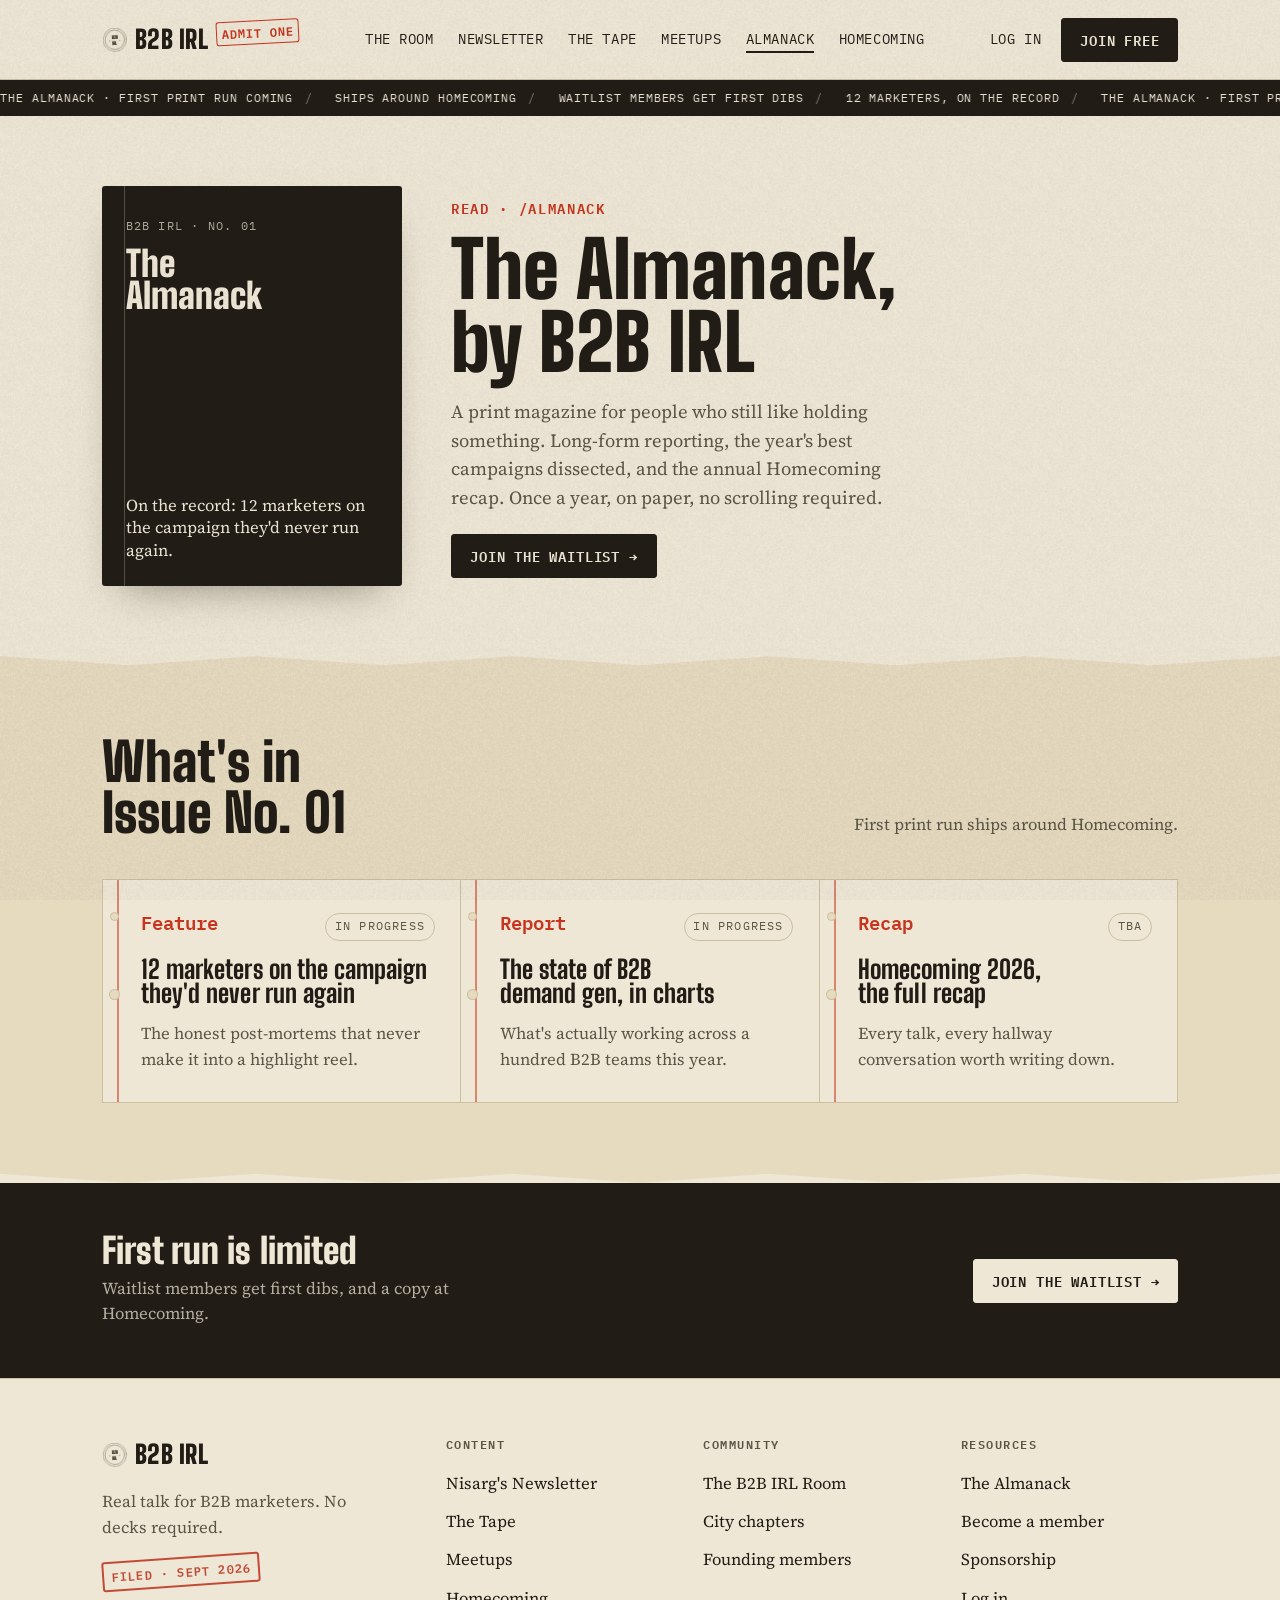
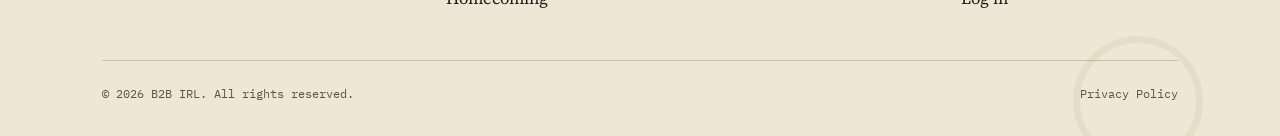
==== commit 471ce6f7: "Remove em dashes and relocate cities from India to Canada Mumbai -> Toronto, Bangalore -> Vancouver," ====
--- a/almanack.html
+++ b/almanack.html
@@ -3,7 +3,7 @@
 <head>
 <meta charset="UTF-8">
 <meta name="viewport" content="width=device-width, initial-scale=1.0">
-<title>The Almanack, by B2B IRL — Print Magazine</title>
+<title>The Almanack, by B2B IRL | Print Magazine</title>
 <meta name="description" content="The Almanack: B2B IRL's print magazine. Long-form reporting and the year's best campaigns, once a year, on paper.">
 <link rel="stylesheet" href="styles.css">
 <script>document.documentElement.classList.add('js');</script>
@@ -110,7 +110,7 @@
         <div class="magazine-copy reveal" style="--i:1">
           <span class="eyebrow">Read &middot; /almanack</span>
           <h1 style="margin-top:0.6rem; font-size:var(--fs-700);">The Almanack, by B2B IRL</h1>
-          <p>A print magazine for people who still like holding something. Long-form reporting, the year's best campaigns dissected, and the annual Homecoming recap &mdash; once a year, on paper, no scrolling required.</p>
+          <p>A print magazine for people who still like holding something. Long-form reporting, the year's best campaigns dissected, and the annual Homecoming recap. Once a year, on paper, no scrolling required.</p>
           <div style="margin-top:1.3rem;"><a class="btn" href="mailto:hello@b2birl.com">Join the waitlist &rarr;</a></div>
         </div>
       </div>
@@ -198,7 +198,7 @@
   </div>
 </footer>
 
-<script>window.TICKER_ITEMS = ["The Almanack \u2014 first print run coming", "Ships around Homecoming", "Waitlist members get first dibs", "12 marketers, on the record"];</script>
+<script>window.TICKER_ITEMS = ["The Almanack \u00b7 first print run coming", "Ships around Homecoming", "Waitlist members get first dibs", "12 marketers, on the record"];</script>
 <script src="site.js"></script>
 </body>
 </html>
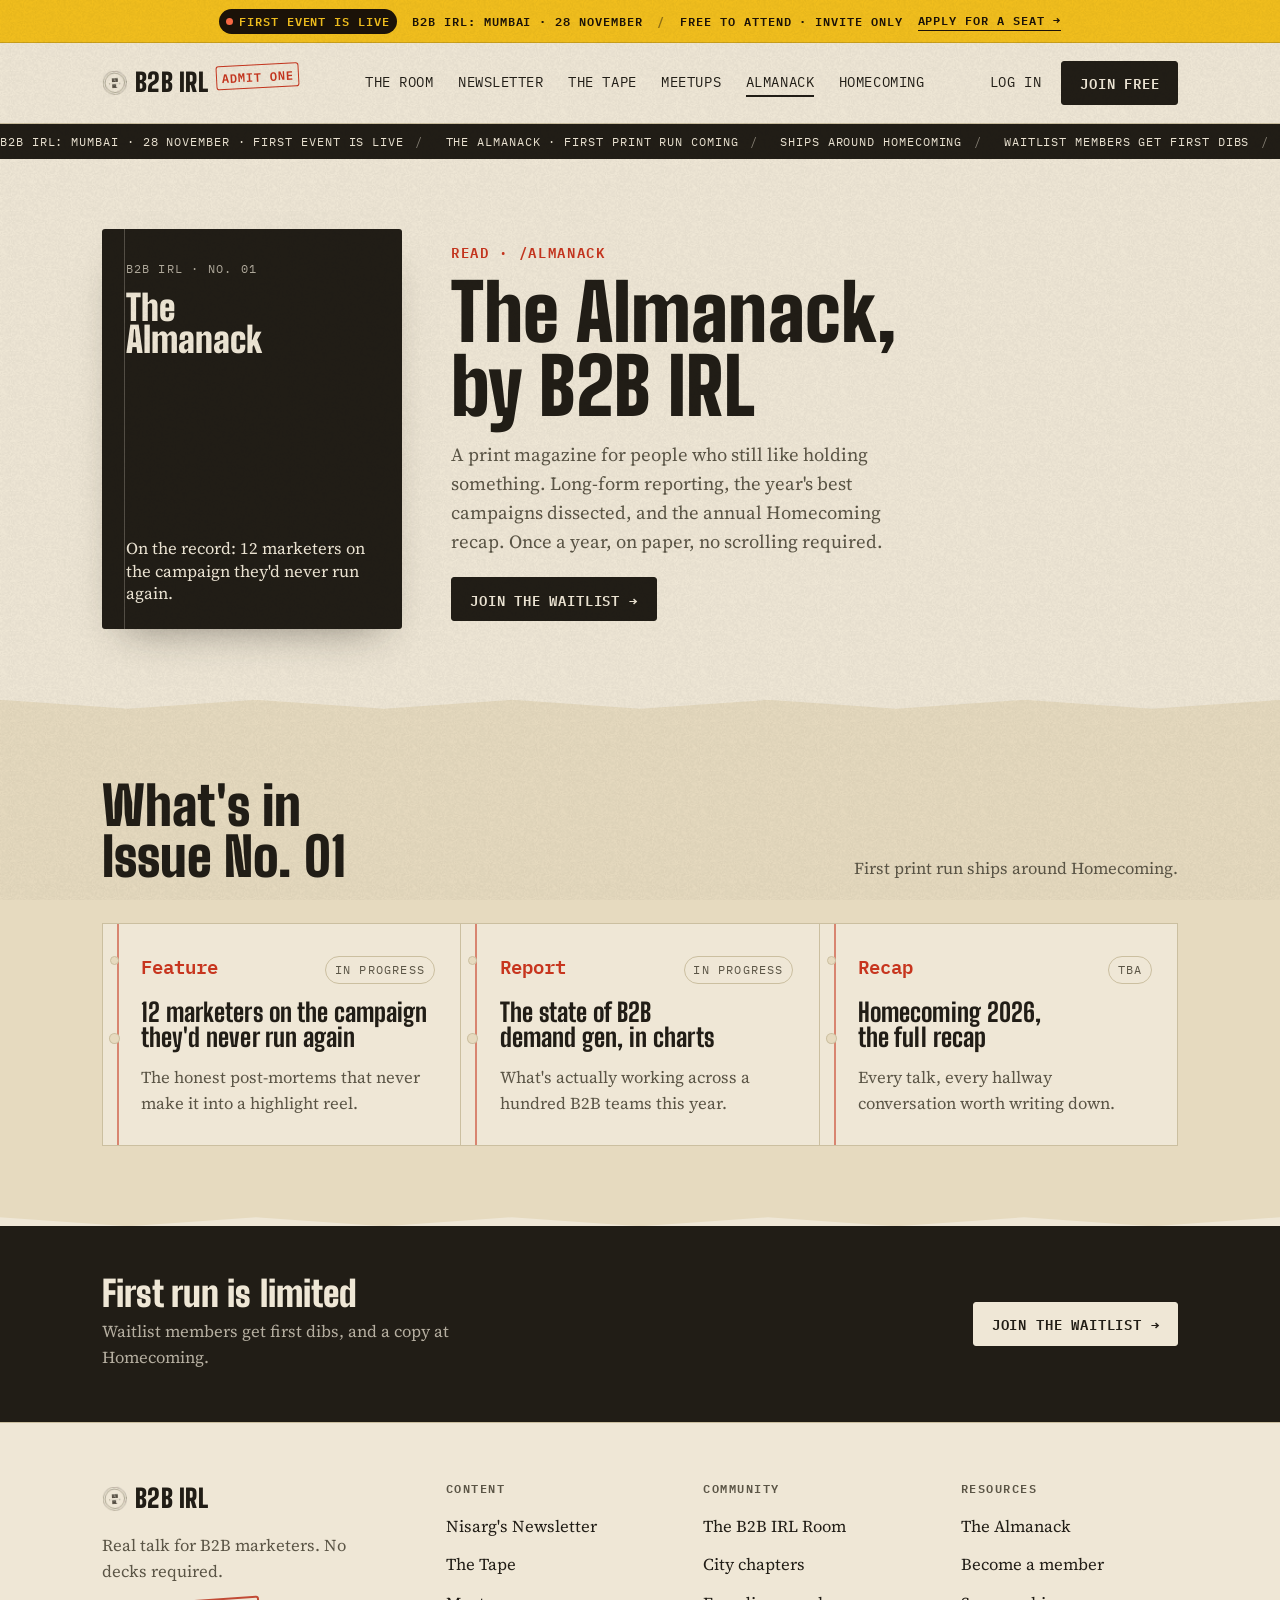
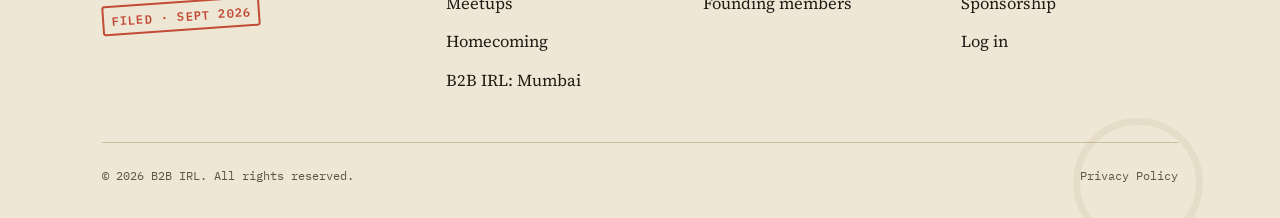
==== commit 7017789d: "Launch B2B IRL: Mumbai (28 Nov) and remove /foundation - New mumbai.html event page: free, invite-on" ====
--- a/almanack.html
+++ b/almanack.html
@@ -73,6 +73,16 @@
 
 <div class="grain" aria-hidden="true"></div>
 
+<a class="announce" href="mumbai.html">
+  <div class="wrap">
+    <span class="live">First event is live</span>
+    <strong>B2B IRL: Mumbai &middot; 28 November</strong>
+    <span class="sep hide-sm">/</span>
+    <span class="hide-sm">Free to attend &middot; Invite only</span>
+    <span class="go">Apply for a seat &rarr;</span>
+  </div>
+</a>
+
 <header>
   <nav class="wrap nav">
     <a href="index.html" class="wordmark"><svg class="mark" viewBox="0 0 200 200" role="img" aria-label="B2B IRL"><use href="#b2b-mark"/></svg> B2B IRL <span>ADMIT ONE</span></a>
@@ -171,6 +181,7 @@
           <li><a href="podcast.html">The Tape</a></li>
           <li><a href="meetups.html">Meetups</a></li>
           <li><a href="homecoming.html">Homecoming</a></li>
+          <li><a href="mumbai.html">B2B IRL: Mumbai</a></li>
         </ul>
       </div>
       <div class="footer-col">
@@ -198,7 +209,7 @@
   </div>
 </footer>
 
-<script>window.TICKER_ITEMS = ["The Almanack \u00b7 first print run coming", "Ships around Homecoming", "Waitlist members get first dibs", "12 marketers, on the record"];</script>
+<script>window.TICKER_ITEMS = ["B2B IRL: Mumbai \u00b7 28 November \u00b7 first event is live", "The Almanack \u00b7 first print run coming", "Ships around Homecoming", "Waitlist members get first dibs", "12 marketers, on the record"];</script>
 <script src="site.js"></script>
 </body>
 </html>
--- a/styles.css
+++ b/styles.css
@@ -315,3 +315,64 @@
   .footer-grid{ grid-template-columns: 1fr; gap: 2rem; }
   .promo-strip .wrap, .cta-band .wrap{ flex-direction: column; align-items: flex-start; }
 }
+
+/* ---------- announcement bar: first event is live ---------- */
+.announce{ display: block; background: var(--highlight); color: #1B1208; text-decoration: none; position: relative; z-index: 21; border-bottom: 1px solid rgba(27,18,8,0.18); }
+.announce .wrap{ display: flex; align-items: center; justify-content: center; gap: 0.55rem 0.9rem; flex-wrap: wrap; padding-block: 0.55rem; font-family: var(--font-mono); font-size: var(--fs-000); font-weight: 600; letter-spacing: 0.08em; text-transform: uppercase; text-align: center; }
+.announce .live{ display: inline-flex; align-items: center; gap: 0.45em; background: #1B1208; color: var(--highlight); padding: 0.25em 0.6em; border-radius: 999px; }
+.announce .live::before{ content: ""; width: 7px; height: 7px; border-radius: 50%; background: #FF6B45; animation: live-pulse 1.6s ease-in-out infinite; }
+@keyframes live-pulse{ 0%,100%{ opacity: 1; transform: scale(1); } 50%{ opacity: 0.35; transform: scale(0.75); } }
+.announce strong{ font-weight: 600; }
+.announce .sep{ opacity: 0.45; }
+.announce .go{ border-bottom: 1.5px solid currentColor; }
+.announce:hover .go{ color: var(--accent); }
+@media (max-width: 600px){ .announce .hide-sm{ display: none; } }
+
+/* ---------- shared photography (kraft-toned, like prints on a desk) ---------- */
+.photo{ filter: sepia(0.28) saturate(0.82) contrast(1.06) brightness(0.97); }
+
+.strip{ overflow: hidden; padding-block: clamp(2.4rem, 2rem + 2vw, 3.4rem) clamp(2.8rem, 2.2rem + 2vw, 3.8rem); background: var(--paper-2); border-block: 1px solid var(--line); }
+.strip-track{ display: flex; gap: 1.6rem; width: max-content; animation: strip 70s linear infinite; padding-inline: 1rem; }
+.strip:hover .strip-track{ animation-play-state: paused; }
+@keyframes strip{ to{ transform: translateX(-50%); } }
+.polaroid{ background: #FBF6EA; padding: 10px 10px 0; box-shadow: 0 14px 24px -14px rgba(33,29,22,0.5); position: relative; flex-shrink: 0; width: 230px; margin: 0; transition: transform 0.3s ease; }
+:root[data-theme="dark"] .polaroid{ background: #2A2418; }
+@media (prefers-color-scheme: dark){ :root:not([data-theme="light"]) .polaroid{ background: #2A2418; } }
+.polaroid img{ display: block; width: 100%; aspect-ratio: 4 / 3.3; object-fit: cover; }
+.polaroid figcaption{ font-family: var(--font-hand); font-size: 1.3rem; color: var(--ink); padding: 0.35rem 0.2rem 0.55rem; line-height: 1.1; }
+.polaroid:nth-child(odd){ transform: rotate(-2.2deg); }
+.polaroid:nth-child(even){ transform: rotate(1.8deg) translateY(10px); }
+.polaroid:nth-child(3n){ transform: rotate(-0.8deg) translateY(-6px); }
+.polaroid:hover{ transform: rotate(0) scale(1.04); z-index: 2; }
+.polaroid .tape{ top: -12px; left: 50%; margin-left: -34px; }
+@media (prefers-reduced-motion: reduce){ .strip-track{ animation: none; } }
+@media (max-width: 600px){ .polaroid{ width: 180px; } }
+
+/* photo cards */
+.portfolio{ display: grid; grid-template-columns: repeat(4, minmax(0,1fr)); gap: 1rem; }
+.pcard{ position: relative; display: block; aspect-ratio: 3 / 4.2; overflow: hidden; border-radius: 4px; color: #EFE3C6; text-decoration: none; background: #17140D; box-shadow: 0 18px 30px -20px rgba(33,29,22,0.55); }
+.pcard img{ position: absolute; inset: 0; width: 100%; height: 100%; object-fit: cover; transition: transform 0.6s ease; }
+.pcard::after{ content: ""; position: absolute; inset: 0; background: linear-gradient(180deg, rgba(23,20,13,0.05) 30%, rgba(23,20,13,0.92) 100%); }
+.pcard:hover img{ transform: scale(1.06); }
+.pcard .in{ position: absolute; left: 0; right: 0; bottom: 0; padding: 1.1rem 1.1rem 1.2rem; z-index: 2; }
+.pcard .n{ font-family: var(--font-mono); font-size: var(--fs-000); letter-spacing: 0.12em; text-transform: uppercase; color: #F2BF1D; }
+.pcard h3{ font-size: var(--fs-500); margin: 0.35rem 0 0.4rem; }
+.pcard p{ font-size: var(--fs-100); opacity: 0.85; line-height: 1.4; }
+.pcard .chip{ position: absolute; top: 0.9rem; left: 0.9rem; z-index: 2; font-family: var(--font-mono); font-size: 0.62rem; letter-spacing: 0.1em; text-transform: uppercase; background: rgba(23,20,13,0.7); border: 1px solid rgba(239,231,214,0.3); padding: 0.3em 0.6em; border-radius: 999px; }
+@media (max-width: 980px){ .portfolio{ grid-template-columns: repeat(2, minmax(0,1fr)); } }
+@media (max-width: 600px){ .portfolio{ grid-template-columns: 1fr; } .pcard{ aspect-ratio: 4 / 3.4; } }
+
+/* homepage: first-event feature */
+.event-feature{ display: grid; grid-template-columns: minmax(0,1.05fr) minmax(0,0.95fr); gap: clamp(2rem, 1.5rem + 2vw, 4rem); align-items: center; }
+.event-feature .city{ position: relative; margin: 0; }
+.event-feature .city img{ display: block; width: 100%; aspect-ratio: 4 / 4.4; object-fit: cover; border-radius: 4px; box-shadow: 0 22px 40px -26px rgba(33,29,22,0.6); }
+.event-feature .city figcaption{ position: absolute; left: -0.8rem; bottom: 1.4rem; background: var(--paper); border: 1px solid var(--line); font-family: var(--font-mono); font-size: var(--fs-000); letter-spacing: 0.1em; text-transform: uppercase; padding: 0.5em 0.8em; transform: rotate(-3deg); box-shadow: 0 8px 16px -10px rgba(33,29,22,0.4); }
+.event-feature .city .polaroid{ position: absolute; right: -1rem; top: -1.6rem; width: clamp(130px, 14vw, 180px); transform: rotate(4deg); }
+.event-feature h2{ font-size: var(--fs-600); max-width: 14ch; margin-top: 0.7rem; }
+.event-feature h2 mark{ background: var(--highlight); color: #1B1208; padding: 0 0.1em; }
+.event-feature .copy p{ color: var(--ink-soft); margin-top: 1rem; max-width: 46ch; }
+.fact-row{ display: flex; flex-wrap: wrap; gap: 0.5rem; margin-top: 1.4rem; }
+.fact{ font-family: var(--font-mono); font-size: var(--fs-000); letter-spacing: 0.08em; text-transform: uppercase; border: 1px solid var(--line); border-radius: 999px; padding: 0.45em 0.8em; background: var(--paper); }
+.fact b{ color: var(--accent); font-weight: 600; }
+.event-feature .actions{ display: flex; gap: 0.8rem; flex-wrap: wrap; margin-top: 1.6rem; }
+@media (max-width: 920px){ .event-feature{ grid-template-columns: 1fr; } .event-feature .city .polaroid{ right: 0.4rem; } }
